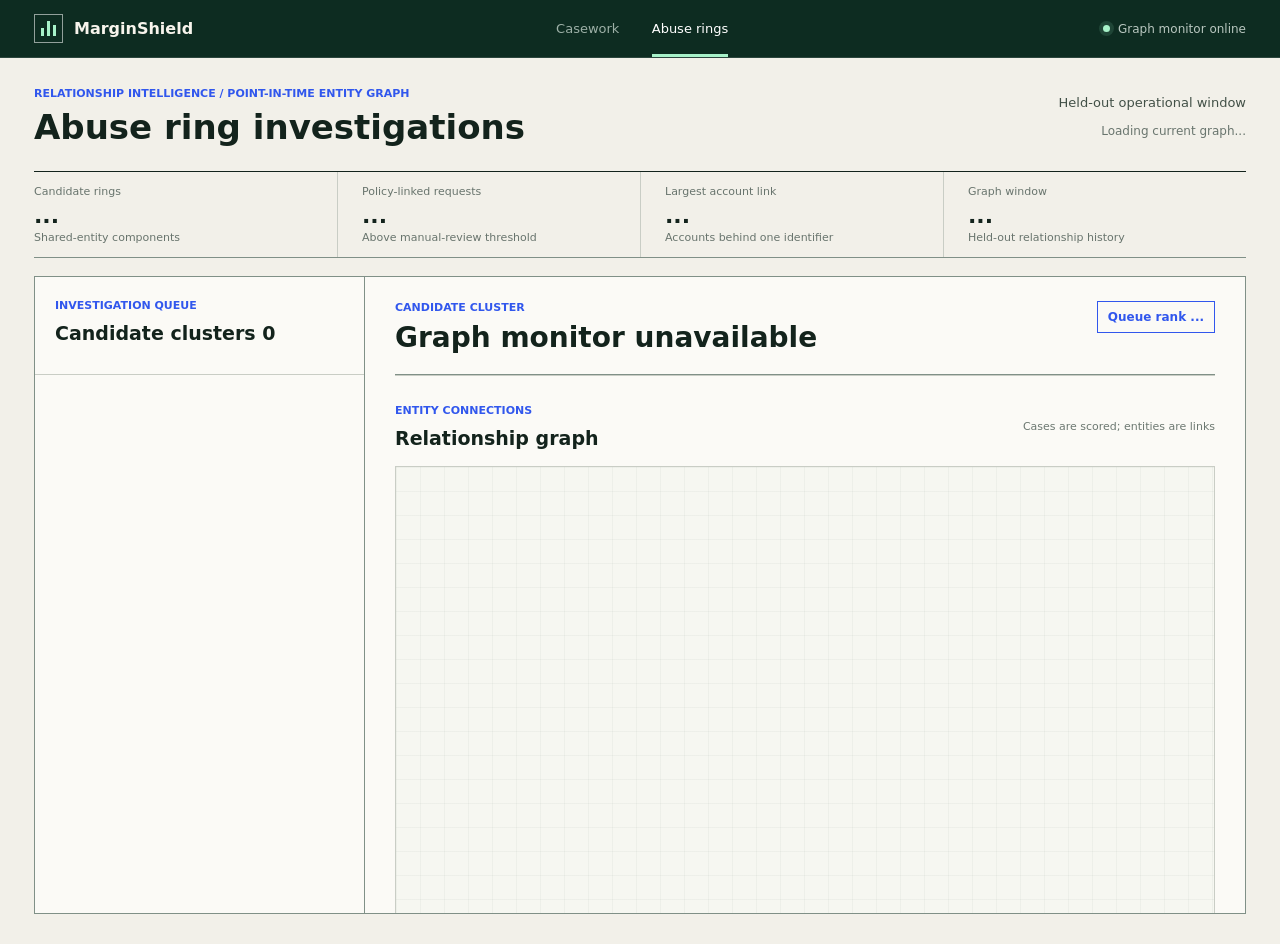
==== rings.html @ 20b10fa9 "MarginShield Baseline Commit" ====
<!doctype html>
<html lang="en">
  <head>
    <meta charset="utf-8" />
    <meta name="viewport" content="width=device-width, initial-scale=1" />
    <title>MarginShield | Abuse Rings</title>
    <meta name="description" content="Live connected-entity investigation for suspected refund abuse rings." />
    <link rel="stylesheet" href="styles.css?v=20260904-6" />
  </head>
  <body class="rings-body">
    <header class="masthead">
      <a class="wordmark" href="index.html" aria-label="MarginShield home">
        <span class="wordmark-symbol" aria-hidden="true"><i></i><i></i><i></i></span>
        <span>MarginShield</span>
      </a>
      <nav class="product-nav" aria-label="Primary navigation">
        <a class="nav-tab nav-link" href="index.html">Casework</a>
        <a class="nav-tab nav-link is-active" href="rings.html">Abuse rings</a>
      </nav>
      <div class="masthead-meta"><span class="live-status"><i></i> Graph monitor online</span></div>
    </header>

    <main class="page ring-page">
      <section class="page-intro ring-intro" aria-labelledby="ring-title">
        <div>
          <p class="kicker">Relationship intelligence / point-in-time entity graph</p>
          <h1 id="ring-title">Abuse ring investigations</h1>
        </div>
        <div class="intro-aside">
          <p>Held-out operational window</p>
          <span id="asOfText">Loading current graph...</span>
        </div>
      </section>

      <section class="portfolio-strip ring-summary" aria-label="Ring monitoring summary">
        <article><span>Candidate rings</span><strong id="ringCount">...</strong><small>Shared-entity components</small></article>
        <article><span>Policy-linked requests</span><strong id="linkedReviewCases">...</strong><small>Above manual-review threshold</small></article>
        <article><span>Largest account link</span><strong id="largestLink">...</strong><small>Accounts behind one identifier</small></article>
        <article><span>Graph window</span><strong id="windowDays">...</strong><small>Held-out relationship history</small></article>
      </section>

      <section class="ring-workbench" aria-label="Abuse ring investigation">
        <aside class="ring-list-pane">
          <div class="section-title ring-list-title"><div><p>Investigation queue</p><h2>Candidate clusters <span id="ringListCount">0</span></h2></div></div>
          <p id="rankingMethod" class="ranking-method"></p>
          <div id="ringList" class="ring-list" aria-live="polite"></div>
        </aside>
        <article class="ring-detail-pane">
          <div class="ring-detail-head">
            <div><p id="ringLabel">Candidate cluster</p><h2 id="ringHeading">Loading graph</h2></div>
            <span id="ringRank" class="ring-rank">Queue rank ...</span>
          </div>
          <div id="ringFacts" class="ring-facts"></div>
          <section class="network-canvas-section" aria-labelledby="network-title">
            <div class="section-title"><div><p>Entity connections</p><h2 id="network-title">Relationship graph</h2></div><span class="text-meta">Cases are scored; entities are links</span></div>
            <div class="graph-stage"><svg id="ringGraph" viewBox="0 0 1000 560" role="img" aria-label="Selected shared-entity graph"></svg></div>
          </section>
          <div class="ring-detail-grid">
            <section class="ring-reasons"><div class="section-title"><div><p>Why it surfaced</p><h2>Investigation basis</h2></div></div><ol id="ringReasons"></ol></section>
            <section class="ring-cases"><div class="section-title"><div><p>Connected requests</p><h2>Case exposure</h2></div></div><div id="ringCases"></div></section>
          </div>
        </article>
      </section>
    </main>
    <script src="rings.js?v=20260904-6"></script>
  </body>
</html>
---- styles.css ----
:root {
  --ink: #13231c;
  --ink-soft: #425047;
  --forest: #0d2c21;
  --forest-soft: #173a2d;
  --paper: #f2f0e9;
  --surface: #fbfaf6;
  --line: #c9cdc5;
  --line-dark: #809087;
  --blue: #3157ed;
  --blue-soft: #e7ebff;
  --mint: #a7f2c9;
  --green: #087557;
  --risk: #d94b42;
  --risk-soft: #fae5e0;
  --amber: #b86f13;
  --amber-soft: #f6ead4;
  --shadow: 0 24px 70px rgba(13, 44, 33, 0.12);
  --serif: "Iowan Old Style", "Baskerville", "Times New Roman", serif;
  --sans: Inter, ui-sans-serif, system-ui, -apple-system, BlinkMacSystemFont, "Segoe UI", sans-serif;
}

* { box-sizing: border-box; }

html { scroll-behavior: smooth; }

body {
  margin: 0;
  background: var(--paper);
  color: var(--ink);
  font-family: var(--sans);
  letter-spacing: 0;
}

button, input { font: inherit; }
button { cursor: pointer; }

button:focus-visible,
input:focus-visible {
  outline: 3px solid rgba(49, 87, 237, 0.28);
  outline-offset: 2px;
}

.masthead {
  position: sticky;
  top: 0;
  z-index: 20;
  min-height: 58px;
  display: grid;
  grid-template-columns: minmax(230px, 1fr) auto minmax(230px, 1fr);
  align-items: center;
  gap: 24px;
  padding: 0 34px;
  background: var(--forest);
  color: #f7f4ec;
  border-bottom: 1px solid rgba(255, 255, 255, 0.13);
}

.wordmark {
  display: inline-flex;
  align-items: center;
  gap: 11px;
  width: fit-content;
  color: inherit;
  text-decoration: none;
  font-weight: 700;
}

.wordmark-symbol {
  position: relative;
  width: 29px;
  height: 29px;
  display: flex;
  align-items: flex-end;
  gap: 3px;
  padding: 6px;
  border: 1px solid rgba(255, 255, 255, 0.55);
}

.wordmark-symbol i { display: block; width: 4px; background: var(--mint); }
.wordmark-symbol i:nth-child(1) { height: 8px; }
.wordmark-symbol i:nth-child(2) { height: 15px; }
.wordmark-symbol i:nth-child(3) { height: 11px; }

.product-nav {
  align-self: stretch;
  display: flex;
  align-items: stretch;
}

.nav-tab {
  position: relative;
  min-width: 100px;
  border: 0;
  background: transparent;
  color: #9db0a7;
  padding: 0 14px;
  font-size: 13px;
}

.nav-tab::after {
  content: "";
  position: absolute;
  height: 3px;
  left: 14px;
  right: 14px;
  bottom: 0;
  background: transparent;
}

.nav-tab:hover,
.nav-tab.is-active { color: #fff; }
.nav-tab.is-active::after { background: var(--mint); }
.nav-link { display: inline-flex; align-items: center; justify-content: center; text-decoration: none; }

.masthead-meta {
  display: flex;
  justify-content: flex-end;
  align-items: center;
  gap: 18px;
}

.live-status {
  display: inline-flex;
  align-items: center;
  gap: 8px;
  color: #b9c7c0;
  font-size: 12px;
}

.live-status i {
  width: 7px;
  height: 7px;
  border-radius: 50%;
  background: var(--mint);
  box-shadow: 0 0 0 4px rgba(167, 242, 201, 0.12);
}

.header-command {
  min-height: 36px;
  border: 1px solid rgba(255, 255, 255, 0.28);
  background: transparent;
  color: #fff;
  padding: 0 13px;
}

.header-command:hover { background: rgba(255, 255, 255, 0.08); }

.page { max-width: 1540px; margin: 0 auto; padding: 22px 34px 30px; }

.ring-intro { min-height: 92px; }
.ring-summary { margin-bottom: 18px; }
.ring-workbench { display: grid; grid-template-columns: 330px minmax(0, 1fr); height: max(580px, calc(100vh - 262px)); min-height: 0; overflow: hidden; background: var(--surface); border: 1px solid var(--line-dark); }
.ring-list-pane { display: flex; flex-direction: column; min-width: 0; min-height: 0; overflow: hidden; border-right: 1px solid var(--line-dark); }
.ring-list-title { padding: 22px 20px 15px; }
.ranking-method { margin: 0; padding: 0 20px 14px; color: #68746d; font-size: 10px; line-height: 1.45; }
.ring-list { min-height: 0; flex: 1; overflow-y: auto; overscroll-behavior: contain; border-top: 1px solid var(--line); scrollbar-color: var(--line-dark) transparent; }
.ring-row { width: 100%; min-height: 104px; text-align: left; border: 0; border-bottom: 1px solid var(--line); background: transparent; padding: 15px 18px; color: var(--ink); }
.ring-row:hover, .ring-row.is-active { background: var(--blue-soft); }
.ring-row-top { display: flex; justify-content: space-between; align-items: center; gap: 12px; margin-bottom: 7px; }
.ring-row-top strong { font-size: 12px; letter-spacing: .03em; }
.ring-row-top b { min-width: 27px; height: 24px; display: grid; place-items: center; border: 1px solid var(--line-dark); color: var(--blue); font-size: 11px; font-variant-numeric: tabular-nums; }
.ring-row > span:not(.ring-row-top) { display: block; color: var(--ink-soft); font-size: 12px; line-height: 1.35; }
.ring-row small { display: block; margin-top: 7px; color: #65736a; font-size: 10px; }
.ring-detail-pane { min-width: 0; min-height: 0; overflow-y: auto; overscroll-behavior: contain; padding: 24px 30px; }
.ring-detail-head { display: flex; justify-content: space-between; gap: 20px; align-items: flex-start; padding-bottom: 20px; border-bottom: 1px solid var(--line-dark); }
.ring-detail-head p { margin: 0 0 7px; color: var(--blue); font-size: 11px; text-transform: uppercase; font-weight: 750; }
.ring-detail-head h2 { margin: 0; font-size: 28px; font-variant-numeric: tabular-nums; }
.ring-rank { border: 1px solid var(--blue); color: var(--blue); padding: 8px 10px; font-weight: 700; font-size: 12px; white-space: nowrap; }
.ring-facts { display: grid; grid-template-columns: repeat(4, 1fr); border-bottom: 1px solid var(--line); }
.ring-facts div { padding: 18px 14px 18px 0; }
.ring-facts div + div { border-left: 1px solid var(--line); padding-left: 14px; }
.ring-facts span { display: block; color: #68746d; font-size: 10px; }
.ring-facts strong { display: block; margin-top: 6px; font-size: 18px; font-variant-numeric: tabular-nums; }
.network-canvas-section { padding: 28px 0 24px; border-bottom: 1px solid var(--line); }
.graph-stage { margin-top: 16px; border: 1px solid var(--line); background: #f6f7f1; overflow: hidden; }
#ringGraph { display: block; width: 100%; min-height: 420px; background-image: linear-gradient(rgba(13,44,33,.035) 1px, transparent 1px), linear-gradient(90deg, rgba(13,44,33,.035) 1px, transparent 1px); background-size: 24px 24px; }
.graph-edge { stroke: #b7c3bd; stroke-width: 2.5; }
.graph-edge.device { stroke: #3157ed; }.graph-edge.address { stroke: #b86f13; }.graph-edge.payment-token { stroke: #087557; }
.graph-node circle { stroke-width: 2; }.entity-node circle { fill: var(--forest); stroke: var(--mint); }.case-node circle { fill: var(--surface); stroke: var(--line-dark); }.case-node.review circle { fill: var(--amber-soft); stroke: var(--amber); }.case-node.verify circle { fill: var(--risk-soft); stroke: var(--risk); }
.graph-node text { text-anchor: middle; font-family: var(--sans); font-size: 11px; font-weight: 650; pointer-events: none; }.entity-node text { fill: #f5f4eb; font-size: 10px; }.case-node text { fill: var(--ink); font-size: 10px; }
.ring-detail-grid { display: grid; grid-template-columns: minmax(260px, .8fr) minmax(330px, 1.2fr); gap: 30px; padding-top: 26px; }
.ring-reasons ol { margin: 16px 0 0; padding: 0; list-style: none; counter-reset: ring-reason; }.ring-reasons li { position: relative; padding: 0 0 16px 32px; color: var(--ink-soft); font-size: 13px; line-height: 1.5; counter-increment: ring-reason; }.ring-reasons li::before { content: counter(ring-reason); position: absolute; left: 0; top: 0; width: 20px; height: 20px; display: grid; place-items: center; color: var(--blue); border: 1px solid var(--blue); font-size: 10px; font-weight: 700; }
.ring-case-row { display: grid; grid-template-columns: minmax(0,1fr) 100px 44px; gap: 12px; align-items: center; padding: 11px 0; border-bottom: 1px solid var(--line); font-size: 12px; font-variant-numeric: tabular-nums; }.ring-case-row span:first-child strong, .ring-case-row small { display: block; }.ring-case-row small { margin-top: 3px; color: #708078; font-size: 10px; }.ring-case-row b { color: var(--risk); text-align: right; }

.page-intro {
  min-height: 92px;
  display: grid;
  grid-template-columns: minmax(0, 1fr) 320px;
  align-items: center;
  gap: 32px;
  padding: 0 0 18px;
  border-bottom: 1px solid var(--ink);
}

.kicker,
.section-title p,
.view-heading > p,
.view-heading > div > p,
.dialog-head p {
  margin: 0 0 10px;
  color: var(--blue);
  font-size: 11px;
  font-weight: 750;
  text-transform: uppercase;
}

.page-intro h1 {
  margin: 0;
  max-width: 820px;
  font-size: 34px;
  line-height: 1.05;
  font-weight: 700;
}

.page-intro h1 em {
  color: var(--green);
  font-family: var(--serif);
  font-weight: 400;
}

.intro-aside { padding-bottom: 0; text-align: right; }
.intro-aside p { margin: 0 0 8px; color: var(--ink-soft); font-size: 13px; line-height: 1.45; }
.intro-aside span { color: #69756e; font-size: 12px; }
.intro-aside strong { color: var(--ink); font-weight: 650; }

.portfolio-strip {
  display: grid;
  grid-template-columns: repeat(4, 1fr);
  border-bottom: 1px solid var(--line-dark);
  margin-bottom: 18px;
}

.portfolio-strip article { padding: 13px 20px 13px 0; }
.portfolio-strip article + article { border-left: 1px solid var(--line); padding-left: 24px; }
.portfolio-strip span, .portfolio-strip small { display: block; color: #68746d; font-size: 11px; }
.portfolio-strip strong { display: block; margin: 5px 0 3px; font-size: 22px; font-weight: 650; font-variant-numeric: tabular-nums; }
.portfolio-strip small.positive { color: var(--green); }

.view { display: none; animation: reveal 220ms ease-out; }
.view.is-visible { display: block; }
@keyframes reveal { from { opacity: 0; transform: translateY(5px); } to { opacity: 1; transform: translateY(0); } }

.workbench {
  display: grid;
  grid-template-columns: 365px minmax(0, 1fr);
  height: max(620px, calc(100vh - 244px));
  min-height: 0;
  overflow: hidden;
  background: var(--surface);
  border: 1px solid var(--line-dark);
}

.queue-pane { min-width: 0; min-height: 0; display: flex; flex-direction: column; overflow: hidden; border-right: 1px solid var(--line-dark); }
.queue-title { padding: 22px 20px 15px; }

.section-title,
.case-toolbar,
.dialog-head {
  display: flex;
  align-items: center;
  justify-content: space-between;
  gap: 20px;
}

.section-title h2,
.case-toolbar h2,
.view-heading h2,
.dialog-head h2 {
  margin: 0;
  font-size: 19px;
  line-height: 1.2;
}

.queue-title h2 span {
  display: inline-grid;
  place-items: center;
  min-width: 25px;
  height: 20px;
  margin-left: 5px;
  padding: 0 5px;
  background: var(--forest);
  color: #fff;
  font-size: 10px;
  vertical-align: 2px;
}

.square-button {
  width: 36px;
  height: 36px;
  display: inline-grid;
  place-items: center;
  flex: 0 0 auto;
  border: 1px solid var(--line);
  background: transparent;
  color: var(--ink);
  font-size: 19px;
}

.square-button:hover { border-color: var(--ink); background: #fff; }

.search-control {
  position: relative;
  display: block;
  margin: 0 20px 12px;
}

.search-control > span { position: absolute; width: 1px; height: 1px; overflow: hidden; clip: rect(0 0 0 0); }
.search-control input {
  width: 100%;
  height: 42px;
  border: 1px solid var(--line);
  background: #fff;
  color: var(--ink);
  padding: 0 44px 0 13px;
  border-radius: 0;
}
.search-control input::placeholder { color: #8b948f; }
.search-control kbd {
  position: absolute;
  top: 10px;
  right: 10px;
  min-width: 22px;
  height: 22px;
  display: grid;
  place-items: center;
  border: 1px solid var(--line);
  color: #7b8580;
  background: var(--paper);
  font: 11px var(--sans);
}

.segmented { display: grid; grid-template-columns: repeat(3, 1fr); margin: 0 20px 18px; border: 1px solid var(--line); }
.segmented button {
  min-height: 34px;
  border: 0;
  border-right: 1px solid var(--line);
  background: transparent;
  color: #66716b;
  font-size: 11px;
}
.segmented button:last-child { border-right: 0; }
.segmented button:hover { background: var(--paper); }
.segmented button.is-active { background: var(--forest); color: #fff; }

.queue-columns {
  display: grid;
  grid-template-columns: 1fr 76px 42px;
  gap: 9px;
  padding: 10px 20px;
  border-top: 1px solid var(--line);
  border-bottom: 1px solid var(--line);
  color: #7e8882;
  font-size: 10px;
  text-transform: uppercase;
}
.queue-columns span:nth-child(2), .queue-columns span:nth-child(3) { text-align: right; }

.case-list { min-height: 0; flex: 1; overflow-y: auto; overscroll-behavior: contain; scrollbar-color: var(--line-dark) transparent; }
.case-card {
  width: 100%;
  min-height: 82px;
  display: grid;
  grid-template-columns: minmax(0, 1fr) 76px 42px;
  align-items: center;
  gap: 9px;
  padding: 13px 20px;
  border: 0;
  border-bottom: 1px solid var(--line);
  background: transparent;
  color: var(--ink);
  text-align: left;
}
.case-card:hover { background: #f4f5f0; }
.case-card.is-active { background: var(--blue-soft); box-shadow: inset 4px 0 0 var(--blue); }
.case-identity { min-width: 0; }
.case-identity strong, .case-identity span { display: block; overflow: hidden; text-overflow: ellipsis; white-space: nowrap; }
.case-identity strong { font-size: 13px; }
.case-identity span { margin-top: 5px; color: #6e7973; font-size: 11px; }
.case-money, .case-score { text-align: right; font-variant-numeric: tabular-nums; }
.case-money { font-size: 12px; }
.case-score { font-size: 16px; font-weight: 700; }
.case-score.high { color: var(--risk); }
.case-score.medium { color: var(--amber); }
.empty-queue { padding: 38px 20px; color: #6e7973; line-height: 1.5; }

.case-pane { min-width: 0; min-height: 0; overflow-y: auto; overscroll-behavior: contain; }
.case-toolbar { min-height: 76px; padding: 15px 24px; border-bottom: 1px solid var(--line-dark); }
.case-toolbar p { margin: 0 0 5px; color: #68746d; font-size: 11px; }
.case-toolbar-actions { display: flex; gap: 7px; }

.decision-stage {
  display: grid;
  grid-template-columns: 190px minmax(290px, 1fr) minmax(225px, 0.72fr);
  min-height: 315px;
  background: var(--forest);
  color: #f8f6ef;
}

.score-column { padding: 30px 24px; border-right: 1px solid rgba(255, 255, 255, 0.16); }
.score-column > span, .decision-copy > p:first-of-type { color: #a8bbb1; font-size: 11px; text-transform: uppercase; }
.score-column > strong { display: block; margin: 14px 0 18px; font-size: 52px; line-height: 0.88; font-weight: 640; font-variant-numeric: tabular-nums; white-space: nowrap; }
.score-column > small { display: block; margin-top: 10px; color: #a8bbb1; font-size: 11px; }
.risk-scale { position: relative; height: 5px; background: linear-gradient(90deg, var(--mint), #efba62 55%, #ef6e63 100%); }
.risk-scale i { position: absolute; top: -5px; width: 2px; height: 15px; background: #fff; transition: left 260ms ease; }

.decision-copy { padding: 30px 32px; }
.decision-labels { display: flex; align-items: center; gap: 14px; min-height: 26px; margin-bottom: 22px; color: #a8bbb1; font-size: 11px; text-transform: capitalize; }
.risk-label { display: inline-flex; align-items: center; min-height: 25px; padding: 0 9px; background: var(--risk); color: #fff; font-weight: 700; }
.risk-label.needs-verification { background: #d48720; }
.risk-label.watch { background: var(--blue); }
.risk-label.low-risk { background: var(--green); }
.decision-copy > p { margin: 0 0 7px; }
.decision-copy h3 { margin: 0 0 15px; max-width: 510px; font-size: clamp(30px, 3vw, 45px); line-height: 0.98; font-weight: 540; }
.decision-copy .decision-note { max-width: 590px; color: #b8c8c0; font-size: 13px; line-height: 1.55; }
.decision-actions { display: flex; gap: 8px; margin-top: 22px; }
.primary-action, .secondary-action {
  min-height: 40px;
  border: 1px solid transparent;
  padding: 0 14px;
  font-size: 12px;
  font-weight: 650;
}
.primary-action { background: var(--mint); color: var(--forest); }
.primary-action:hover { background: #c1f9d8; }
.secondary-action { border-color: currentColor; background: transparent; color: inherit; }
.secondary-action:hover { background: rgba(255, 255, 255, 0.08); }

.case-facts { margin: 0; border-left: 1px solid rgba(255, 255, 255, 0.16); }
.case-facts div { min-height: 25%; display: flex; flex-direction: column; justify-content: center; padding: 14px 22px; border-bottom: 1px solid rgba(255, 255, 255, 0.16); }
.case-facts div:last-child { border-bottom: 0; }
.case-facts dt { color: #a8bbb1; font-size: 10px; text-transform: uppercase; }
.case-facts dd { margin: 6px 0 0; font-size: 18px; font-weight: 600; font-variant-numeric: tabular-nums; text-transform: capitalize; }

.case-grid { display: grid; grid-template-columns: minmax(0, 1.55fr) minmax(270px, 0.8fr); border-bottom: 1px solid var(--line-dark); }
.evidence-section, .context-section, .history-section { padding: 24px; }
.context-section { border-left: 1px solid var(--line-dark); }
.evidence-key { display: flex; align-items: center; gap: 7px; color: #69746e; font-size: 10px; }
.risk-dot, .relief-dot { width: 7px; height: 7px; display: inline-block; }
.risk-dot { background: var(--risk); }
.relief-dot { margin-left: 5px; background: var(--green); }
.evidence-axis { display: grid; grid-template-columns: 55px 1fr 55px; align-items: center; margin: 22px 0 9px; color: #7b857f; font-size: 9px; text-transform: uppercase; }
.evidence-axis span:last-child { text-align: right; }
.evidence-axis i { height: 1px; background: var(--line); }
.evidence-list { display: grid; }
.evidence-item { display: grid; grid-template-columns: minmax(130px, 0.8fr) minmax(170px, 1.3fr) 48px; align-items: center; gap: 14px; min-height: 39px; border-top: 1px solid #e3e4df; }
.evidence-item:first-child { border-top-color: var(--line); }
.evidence-item strong { font-size: 11px; font-weight: 600; }
.evidence-name { min-width: 0; }
.evidence-name strong, .evidence-name small { display: block; }
.evidence-name small { margin-top: 3px; overflow: hidden; color: #748078; font-size: 9px; text-overflow: ellipsis; white-space: nowrap; }
.evidence-item > span { text-align: right; font-size: 11px; font-weight: 750; font-variant-numeric: tabular-nums; }
.impact-track { position: relative; height: 7px; }
.impact-track::after { content: ""; position: absolute; top: -4px; bottom: -4px; left: 50%; width: 1px; background: #bcc2bc; }
.impact-track i { position: absolute; top: 0; height: 7px; transition: width 260ms ease; }
.impact-track i.risk { left: 50%; background: var(--risk); }
.impact-track i.relief { right: 50%; background: var(--green); }

.network-list { margin-top: 18px; border-top: 1px solid var(--line); }
.entity { min-height: 57px; display: grid; grid-template-columns: 1fr auto; align-items: center; gap: 12px; border-bottom: 1px solid var(--line); }
.entity span { color: #68746d; font-size: 11px; }
.entity strong { font-size: 21px; font-variant-numeric: tabular-nums; }
.entity.high strong { color: var(--risk); }
.entity.medium strong { color: var(--amber); }
.network-note { margin-top: 20px; padding: 14px; background: var(--blue-soft); border-left: 3px solid var(--blue); }
.network-note span { color: var(--blue); font-size: 10px; font-weight: 750; text-transform: uppercase; }
.network-note p { margin: 7px 0 0; color: #394a42; font-size: 12px; line-height: 1.5; }

.history-section { border-bottom: 0; }
.text-meta { color: #6c7871; font-size: 11px; }
.timeline { display: grid; grid-template-columns: repeat(4, 1fr); margin-top: 23px; }
.timeline div { position: relative; min-height: 64px; padding: 15px 16px 0 0; border-top: 2px solid var(--ink); }
.timeline div::before { content: ""; position: absolute; top: -5px; left: 0; width: 8px; height: 8px; background: var(--surface); border: 2px solid var(--ink); border-radius: 50%; }
.timeline div:last-child { border-color: var(--blue); }
.timeline div:last-child::before { background: var(--blue); border-color: var(--blue); }
.timeline span, .timeline strong { display: block; }
.timeline span { color: #737d77; font-size: 10px; }
.timeline strong { margin-top: 7px; padding-right: 12px; font-size: 12px; text-transform: capitalize; }

.view-heading { display: flex; align-items: end; justify-content: space-between; gap: 40px; margin: 26px 0 18px; }
.view-heading h2 { max-width: 760px; font-size: 30px; line-height: 1.05; }
.view-heading > p { max-width: 520px; color: var(--ink-soft); font-size: 13px; line-height: 1.5; text-transform: none; font-weight: 400; }
.portfolio-layout { display: grid; grid-template-columns: minmax(0, 1.2fr) minmax(320px, 0.8fr); background: var(--surface); border: 1px solid var(--line-dark); }
.portfolio-table-section, .distribution-section { padding: 26px; }
.distribution-section { border-left: 1px solid var(--line-dark); }
.portfolio-table-head, .portfolio-row { display: grid; grid-template-columns: 1fr 150px 150px; gap: 20px; align-items: center; }
.portfolio-table-head { margin-top: 26px; padding: 10px 0; color: #758079; border-bottom: 1px solid var(--line-dark); font-size: 10px; text-transform: uppercase; }
.portfolio-table-head span:not(:first-child), .portfolio-row span:not(:first-child) { text-align: right; }
.portfolio-row { min-height: 62px; border-bottom: 1px solid var(--line); font-size: 13px; }
.portfolio-row strong { font-size: 14px; }
.portfolio-row .preventable { color: var(--green); font-weight: 700; }
.risk-distribution { height: 44px; display: flex; margin: 28px 0 18px; }
.risk-segment { position: relative; min-width: 22px; height: 100%; display: grid; place-items: center; color: #fff; font-size: 11px; font-weight: 700; }
.risk-segment.approve { background: var(--green); }
.risk-segment.manual_review { background: var(--amber); }
.risk-segment.verify_evidence { background: var(--risk); }
.distribution-legend { display: grid; grid-template-columns: repeat(2, 1fr); gap: 12px 20px; margin-bottom: 34px; }
.distribution-legend div { display: flex; justify-content: space-between; gap: 12px; font-size: 11px; }
.distribution-legend span { color: #68746d; }
.action-mix { border-top: 1px solid var(--line-dark); }
.action-row { min-height: 52px; display: flex; justify-content: space-between; align-items: center; border-bottom: 1px solid var(--line); font-size: 12px; }
.action-row strong { font-variant-numeric: tabular-nums; }

.policy-heading > div { flex: 1; }
.threshold-control { display: grid; grid-template-columns: 120px 1fr 120px; align-items: center; gap: 18px; margin-bottom: 22px; color: #67736c; font-size: 11px; }
.threshold-control > span:last-child { text-align: right; }
.threshold-buttons { display: grid; grid-template-columns: repeat(auto-fit, minmax(82px, 1fr)); border: 1px solid var(--line-dark); }
.threshold-buttons button { min-height: 45px; border: 0; border-right: 1px solid var(--line); background: var(--surface); color: var(--ink); }
.threshold-buttons button:last-child { border-right: 0; }
.threshold-buttons button:hover { background: var(--blue-soft); }
.threshold-buttons button.is-active { background: var(--forest); color: #fff; }
.threshold-buttons button.locked::after { content: "Locked"; display: block; margin-top: 2px; color: var(--green); font-size: 8px; text-transform: uppercase; }
.threshold-buttons button.is-active.locked::after { color: var(--mint); }
.policy-result { min-height: 190px; display: grid; grid-template-columns: 1.1fr 2fr; background: var(--forest); color: #fff; }
.policy-number { display: flex; flex-direction: column; justify-content: center; padding: 30px; border-right: 1px solid rgba(255,255,255,.16); }
.policy-number span { color: #aac0b5; font-size: 11px; text-transform: uppercase; }
.policy-number strong { margin: 9px 0 5px; font-size: clamp(38px, 4vw, 60px); font-weight: 580; }
.policy-number small { color: var(--mint); }
.metric-cards { display: grid; grid-template-columns: repeat(2, 1fr); }
.metric-card { display: flex; flex-direction: column; justify-content: center; padding: 22px; border-right: 1px solid rgba(255,255,255,.16); border-bottom: 1px solid rgba(255,255,255,.16); }
.metric-card:nth-child(2n) { border-right: 0; }
.metric-card:nth-child(n+3) { border-bottom: 0; }
.metric-card span { color: #aac0b5; font-size: 10px; text-transform: uppercase; }
.metric-card strong { margin-top: 6px; font-size: 25px; }
.chart-section { margin-top: 22px; padding: 26px; background: var(--surface); border: 1px solid var(--line-dark); }
.chart-wrap { margin-top: 22px; min-height: 320px; }
canvas { display: block; width: 100%; height: 320px; }

.packet-dialog { width: min(680px, calc(100vw - 28px)); max-height: calc(100vh - 40px); padding: 0; border: 1px solid var(--line-dark); background: var(--surface); color: var(--ink); box-shadow: 0 28px 100px rgba(0,0,0,.34); }
.packet-dialog::backdrop { background: rgba(8, 28, 21, 0.72); }
.packet-dialog form { margin: 0; }
.dialog-head { min-height: 78px; padding: 17px 20px; border-bottom: 1px solid var(--line-dark); }
.packet-body { padding: 22px; overflow: auto; }
.packet-case { display: flex; justify-content: space-between; gap: 20px; padding-bottom: 20px; border-bottom: 1px solid var(--line); }
.packet-case strong { display: block; font-size: 23px; }
.packet-case span { color: #67736c; font-size: 11px; }
.packet-action { margin: 22px 0; padding: 18px; background: var(--forest); color: #fff; }
.packet-action span { color: #aac0b5; font-size: 10px; text-transform: uppercase; }
.packet-action strong { display: block; margin-top: 7px; font-size: 28px; }
.packet-evidence { margin: 0; padding-left: 18px; }
.packet-evidence li { margin: 8px 0; color: #4b5a52; font-size: 12px; }
.dialog-actions { display: flex; justify-content: flex-end; gap: 8px; padding: 16px 20px; border-top: 1px solid var(--line-dark); }
.dialog-actions .secondary-action { color: var(--ink); }

.toast { position: fixed; right: 25px; bottom: 25px; z-index: 30; max-width: 390px; padding: 13px 15px; background: var(--forest); color: #fff; border-left: 3px solid var(--mint); box-shadow: var(--shadow); transform: translateY(130px); opacity: 0; transition: 180ms ease; font-size: 12px; }
.toast.show { transform: translateY(0); opacity: 1; }

@media (max-width: 1120px) {
  .masthead { grid-template-columns: 1fr auto; }
  .product-nav { order: 3; grid-column: 1 / -1; height: 46px; justify-content: center; border-top: 1px solid rgba(255,255,255,.13); }
  .page-intro { grid-template-columns: 1fr 300px; }
  .workbench { grid-template-columns: 320px minmax(0, 1fr); }
  .ring-workbench { grid-template-columns: 290px minmax(0, 1fr); }
  .decision-stage { grid-template-columns: 175px 1fr; }
  .case-facts { grid-column: 1 / -1; display: grid; grid-template-columns: repeat(4, 1fr); border-left: 0; border-top: 1px solid rgba(255,255,255,.16); }
  .case-facts div { border-right: 1px solid rgba(255,255,255,.16); border-bottom: 0; }
  .case-grid { grid-template-columns: 1fr; }
  .context-section { border-left: 0; border-top: 1px solid var(--line-dark); }
}

@media (max-width: 820px) {
  .masthead { padding: 0 18px; }
  .live-status { display: none; }
  .page { padding: 20px 16px 40px; }
  .page-intro { min-height: 0; grid-template-columns: 1fr; gap: 28px; }
  .portfolio-strip { grid-template-columns: repeat(2, 1fr); }
  .portfolio-strip article:nth-child(3) { border-left: 0; padding-left: 0; border-top: 1px solid var(--line); }
  .portfolio-strip article:nth-child(4) { border-top: 1px solid var(--line); }
  .workbench { height: auto; min-height: 0; overflow: visible; grid-template-columns: 1fr; }
  .case-pane { overflow: visible; }
  .ring-workbench { height: auto; min-height: 0; overflow: visible; grid-template-columns: 1fr; }
  .ring-list-pane { border-right: 0; border-bottom: 1px solid var(--line-dark); }
  .ring-list { display: grid; grid-template-columns: repeat(2, 1fr); max-height: 290px; overflow: auto; }
  .ring-row:nth-child(2n) { border-left: 1px solid var(--line); }
  .ring-detail-pane { overflow: visible; padding: 22px; }
  .queue-pane { border-right: 0; border-bottom: 1px solid var(--line-dark); }
  .case-list { max-height: 365px; }
  .portfolio-layout { grid-template-columns: 1fr; }
  .distribution-section { border-left: 0; border-top: 1px solid var(--line-dark); }
  .policy-result { grid-template-columns: 1fr; }
  .policy-number { border-right: 0; border-bottom: 1px solid rgba(255,255,255,.16); }
}

@media (max-width: 580px) {
  .masthead { min-height: 58px; gap: 12px; }
  .wordmark span:last-child { font-size: 14px; }
  .header-command { width: 36px; overflow: hidden; padding: 0; color: transparent; }
  .header-command { position: relative; font-size: 0; }
  .header-command::after {
    content: "+";
    position: absolute;
    inset: 0;
    display: grid;
    place-items: center;
    color: #fff;
    font-size: 18px;
  }
  .nav-tab { min-width: 82px; }
  .page-intro h1 { font-size: 29px; }
  .intro-aside p { font-size: 14px; }
  .portfolio-strip strong { font-size: 20px; }
  .decision-stage { grid-template-columns: 1fr; }
  .score-column { border-right: 0; border-bottom: 1px solid rgba(255,255,255,.16); }
  .score-column > strong { font-size: 61px; }
  .decision-copy { padding: 25px 22px; }
  .case-facts { grid-template-columns: repeat(2, 1fr); }
  .case-facts div:nth-child(2) { border-right: 0; }
  .case-facts div:nth-child(-n+2) { border-bottom: 1px solid rgba(255,255,255,.16); }
  .evidence-item { grid-template-columns: 1fr 100px 38px; gap: 8px; }
  .timeline { grid-template-columns: repeat(2, 1fr); row-gap: 18px; }
  .view-heading { display: block; margin-top: 35px; }
  .view-heading h2 { font-size: 38px; }
  .view-heading > p { margin-top: 18px; }
  .portfolio-table-head, .portfolio-row { grid-template-columns: 1fr 92px 92px; gap: 8px; }
  .threshold-control { grid-template-columns: 1fr; }
  .threshold-control > span { display: none; }
  .metric-cards { grid-template-columns: 1fr; }
  .metric-card { border-right: 0; border-bottom: 1px solid rgba(255,255,255,.16) !important; }
  .metric-card:last-child { border-bottom: 0 !important; }
  .ring-list { grid-template-columns: 1fr; max-height: 310px; }
  .ring-row:nth-child(2n) { border-left: 0; }
  .ring-detail-head { display: block; }
  .ring-rank { display: inline-block; margin-top: 14px; }
  .ring-facts { grid-template-columns: repeat(2, 1fr); }
  .ring-facts div:nth-child(3) { border-left: 0; border-top: 1px solid var(--line); }
  .ring-facts div:nth-child(4) { border-top: 1px solid var(--line); }
  #ringGraph { min-height: 360px; }
  .ring-detail-grid { grid-template-columns: 1fr; gap: 24px; }
  .ring-case-row { grid-template-columns: minmax(0,1fr) 82px 40px; gap: 7px; }
}

@media (prefers-reduced-motion: reduce) {
  *, *::before, *::after { scroll-behavior: auto !important; animation: none !important; transition: none !important; }
}
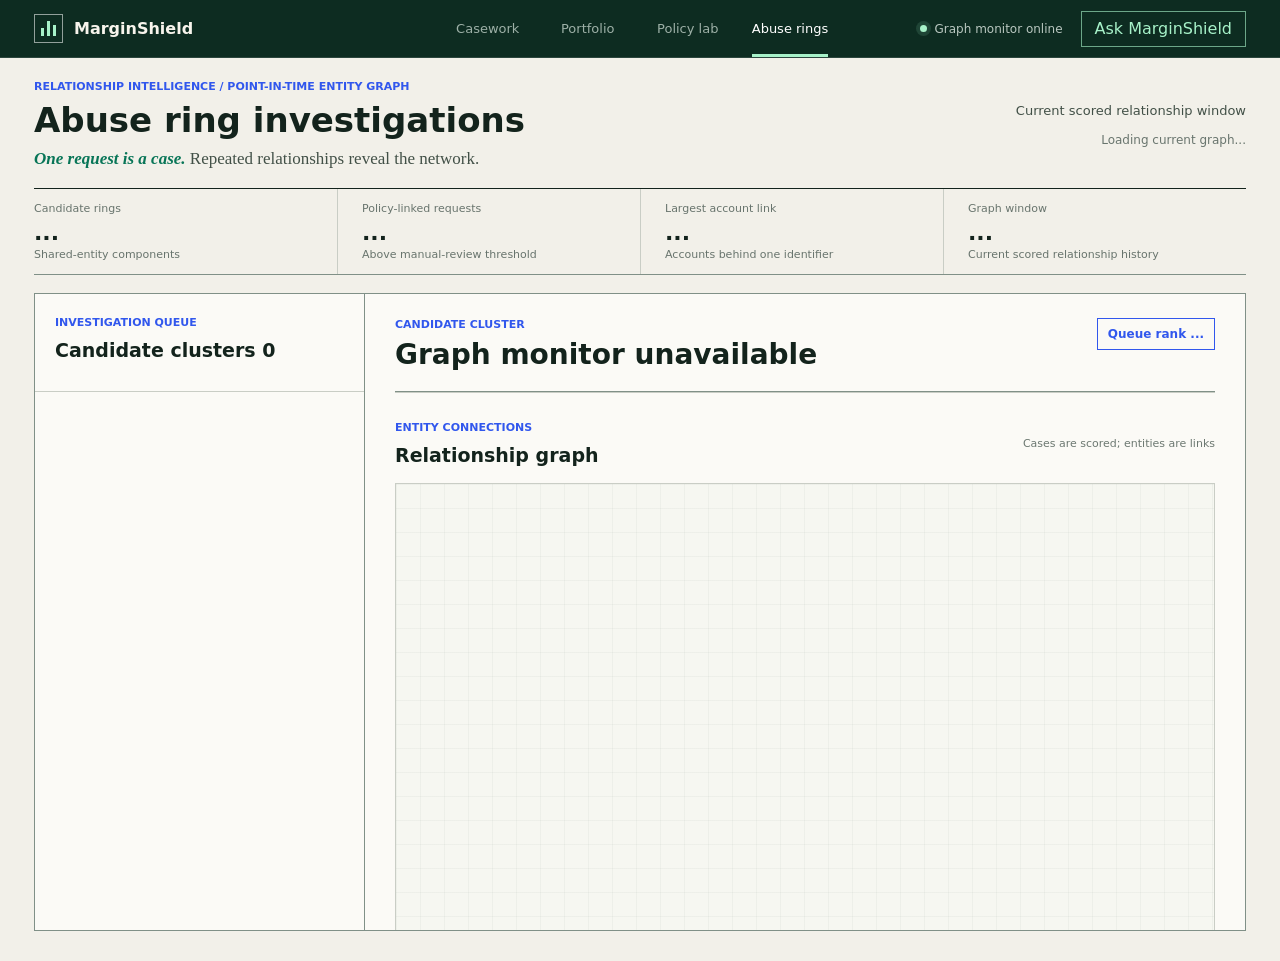
==== commit ea7f4a02: "Correct interface workflows and document product contracts" ====
--- a/rings.html
+++ b/rings.html
@@ -5,7 +5,7 @@
     <meta name="viewport" content="width=device-width, initial-scale=1" />
     <title>MarginShield | Abuse Rings</title>
     <meta name="description" content="Live connected-entity investigation for suspected refund abuse rings." />
-    <link rel="stylesheet" href="styles.css?v=20260904-6" />
+    <link rel="stylesheet" href="styles.css?v=20260905-3" />
   </head>
   <body class="rings-body">
     <header class="masthead">
@@ -14,10 +14,15 @@
         <span>MarginShield</span>
       </a>
       <nav class="product-nav" aria-label="Primary navigation">
-        <a class="nav-tab nav-link" href="index.html">Casework</a>
+        <a class="nav-tab nav-link" href="index.html#casework">Casework</a>
+        <a class="nav-tab nav-link" href="index.html#portfolio">Portfolio</a>
+        <a class="nav-tab nav-link" href="index.html#policy">Policy lab</a>
         <a class="nav-tab nav-link is-active" href="rings.html">Abuse rings</a>
       </nav>
-      <div class="masthead-meta"><span class="live-status"><i></i> Graph monitor online</span></div>
+      <div class="masthead-meta">
+        <span class="live-status"><i></i> Graph monitor online</span>
+        <button class="header-command assistant-command" data-chat-open type="button">Ask MarginShield</button>
+      </div>
     </header>
 
     <main class="page ring-page">
@@ -25,9 +30,10 @@
         <div>
           <p class="kicker">Relationship intelligence / point-in-time entity graph</p>
           <h1 id="ring-title">Abuse ring investigations</h1>
+          <p class="page-deck"><em>One request is a case.</em> Repeated relationships reveal the network.</p>
         </div>
         <div class="intro-aside">
-          <p>Held-out operational window</p>
+          <p>Current scored relationship window</p>
           <span id="asOfText">Loading current graph...</span>
         </div>
       </section>
@@ -36,7 +42,7 @@
         <article><span>Candidate rings</span><strong id="ringCount">...</strong><small>Shared-entity components</small></article>
         <article><span>Policy-linked requests</span><strong id="linkedReviewCases">...</strong><small>Above manual-review threshold</small></article>
         <article><span>Largest account link</span><strong id="largestLink">...</strong><small>Accounts behind one identifier</small></article>
-        <article><span>Graph window</span><strong id="windowDays">...</strong><small>Held-out relationship history</small></article>
+        <article><span>Graph window</span><strong id="windowDays">...</strong><small>Current scored relationship history</small></article>
       </section>
 
       <section class="ring-workbench" aria-label="Abuse ring investigation">
@@ -62,6 +68,7 @@
         </article>
       </section>
     </main>
-    <script src="rings.js?v=20260904-6"></script>
+    <script src="rings.js?v=20260905-3"></script>
+    <script src="chat.js?v=20260905-3"></script>
   </body>
 </html>
--- a/styles.css
+++ b/styles.css
@@ -32,11 +32,13 @@
   letter-spacing: 0;
 }
 
-button, input { font: inherit; }
+button, input, select, textarea { font: inherit; }
 button { cursor: pointer; }
 
 button:focus-visible,
-input:focus-visible {
+input:focus-visible,
+select:focus-visible,
+textarea:focus-visible {
   outline: 3px solid rgba(49, 87, 237, 0.28);
   outline-offset: 2px;
 }
@@ -145,6 +147,7 @@
 }
 
 .header-command:hover { background: rgba(255, 255, 255, 0.08); }
+.assistant-command { border-color: rgba(167, 242, 201, .62); color: var(--mint); }
 
 .page { max-width: 1540px; margin: 0 auto; padding: 22px 34px 30px; }
 
@@ -181,7 +184,7 @@
 .graph-node text { text-anchor: middle; font-family: var(--sans); font-size: 11px; font-weight: 650; pointer-events: none; }.entity-node text { fill: #f5f4eb; font-size: 10px; }.case-node text { fill: var(--ink); font-size: 10px; }
 .ring-detail-grid { display: grid; grid-template-columns: minmax(260px, .8fr) minmax(330px, 1.2fr); gap: 30px; padding-top: 26px; }
 .ring-reasons ol { margin: 16px 0 0; padding: 0; list-style: none; counter-reset: ring-reason; }.ring-reasons li { position: relative; padding: 0 0 16px 32px; color: var(--ink-soft); font-size: 13px; line-height: 1.5; counter-increment: ring-reason; }.ring-reasons li::before { content: counter(ring-reason); position: absolute; left: 0; top: 0; width: 20px; height: 20px; display: grid; place-items: center; color: var(--blue); border: 1px solid var(--blue); font-size: 10px; font-weight: 700; }
-.ring-case-row { display: grid; grid-template-columns: minmax(0,1fr) 100px 44px; gap: 12px; align-items: center; padding: 11px 0; border-bottom: 1px solid var(--line); font-size: 12px; font-variant-numeric: tabular-nums; }.ring-case-row span:first-child strong, .ring-case-row small { display: block; }.ring-case-row small { margin-top: 3px; color: #708078; font-size: 10px; }.ring-case-row b { color: var(--risk); text-align: right; }
+.ring-case-row { display: grid; grid-template-columns: minmax(0,1fr) 100px 66px; gap: 12px; align-items: center; padding: 11px 0; border-bottom: 1px solid var(--line); font-size: 12px; font-variant-numeric: tabular-nums; }.ring-case-row span:first-child strong, .ring-case-row small { display: block; }.ring-case-row small { margin-top: 3px; color: #708078; font-size: 10px; }.ring-case-row b { color: var(--risk); text-align: right; }
 
 .page-intro {
   min-height: 92px;
@@ -212,6 +215,15 @@
   line-height: 1.05;
   font-weight: 700;
 }
+
+.page-deck {
+  margin: 9px 0 0;
+  color: var(--ink-soft);
+  font-family: var(--serif);
+  font-size: 17px;
+  line-height: 1.3;
+}
+.page-deck em { color: var(--green); font-weight: 600; }
 
 .page-intro h1 em {
   color: var(--green);
@@ -298,6 +310,19 @@
 }
 
 .square-button:hover { border-color: var(--ink); background: #fff; }
+
+.sort-control { min-width: 166px; }
+.sort-control > span { display: block; margin-bottom: 5px; color: #77827c; font-size: 9px; font-weight: 700; text-transform: uppercase; }
+.sort-control select {
+  width: 100%;
+  height: 34px;
+  border: 1px solid var(--line-dark);
+  border-radius: 0;
+  background: var(--surface);
+  color: var(--ink);
+  padding: 0 28px 0 9px;
+  font: 10px var(--sans);
+}
 
 .search-control {
   position: relative;
@@ -345,7 +370,7 @@
 
 .queue-columns {
   display: grid;
-  grid-template-columns: 1fr 76px 42px;
+  grid-template-columns: 1fr 76px 66px;
   gap: 9px;
   padding: 10px 20px;
   border-top: 1px solid var(--line);
@@ -361,7 +386,7 @@
   width: 100%;
   min-height: 82px;
   display: grid;
-  grid-template-columns: minmax(0, 1fr) 76px 42px;
+  grid-template-columns: minmax(0, 1fr) 76px 66px;
   align-items: center;
   gap: 9px;
   padding: 13px 20px;
@@ -405,11 +430,12 @@
 .risk-scale i { position: absolute; top: -5px; width: 2px; height: 15px; background: #fff; transition: left 260ms ease; }
 
 .decision-copy { padding: 30px 32px; }
-.decision-labels { display: flex; align-items: center; gap: 14px; min-height: 26px; margin-bottom: 22px; color: #a8bbb1; font-size: 11px; text-transform: capitalize; }
-.risk-label { display: inline-flex; align-items: center; min-height: 25px; padding: 0 9px; background: var(--risk); color: #fff; font-weight: 700; }
-.risk-label.needs-verification { background: #d48720; }
-.risk-label.watch { background: var(--blue); }
-.risk-label.low-risk { background: var(--green); }
+.decision-labels { display: flex; align-items: center; gap: 14px; min-height: 28px; margin-bottom: 22px; color: #a8bbb1; font-size: 11px; }
+.risk-label { display: inline-flex; align-items: center; min-height: 28px; flex: 0 0 auto; padding: 6px 10px; background: var(--risk); color: #fff; font-size: 10px; font-weight: 750; line-height: 1.15; white-space: nowrap; }
+.risk-label.verify-evidence { background: #d48720; }
+.risk-label.manual-review { background: var(--risk); }
+.risk-label.approve, .risk-label.accepted { background: var(--green); }
+.risk-label.escalated { background: var(--blue); }
 .decision-copy > p { margin: 0 0 7px; }
 .decision-copy h3 { margin: 0 0 15px; max-width: 510px; font-size: clamp(30px, 3vw, 45px); line-height: 0.98; font-weight: 540; }
 .decision-copy .decision-note { max-width: 590px; color: #b8c8c0; font-size: 13px; line-height: 1.55; }
@@ -425,6 +451,8 @@
 .primary-action:hover { background: #c1f9d8; }
 .secondary-action { border-color: currentColor; background: transparent; color: inherit; }
 .secondary-action:hover { background: rgba(255, 255, 255, 0.08); }
+.primary-action:disabled, .secondary-action:disabled { cursor: default; opacity: .72; }
+.action-outcome { margin: 10px 0 0 !important; color: var(--mint) !important; font-size: 11px !important; }
 
 .case-facts { margin: 0; border-left: 1px solid rgba(255, 255, 255, 0.16); }
 .case-facts div { min-height: 25%; display: flex; flex-direction: column; justify-content: center; padding: 14px 22px; border-bottom: 1px solid rgba(255, 255, 255, 0.16); }
@@ -480,6 +508,17 @@
 .view-heading { display: flex; align-items: end; justify-content: space-between; gap: 40px; margin: 26px 0 18px; }
 .view-heading h2 { max-width: 760px; font-size: 30px; line-height: 1.05; }
 .view-heading > p { max-width: 520px; color: var(--ink-soft); font-size: 13px; line-height: 1.5; text-transform: none; font-weight: 400; }
+.view-heading > div > .section-deck {
+  margin: 9px 0 0;
+  color: var(--ink-soft);
+  font-family: var(--serif);
+  font-size: 16px;
+  font-weight: 400;
+  line-height: 1.35;
+  text-transform: none;
+}
+.section-deck em { color: var(--green); font-weight: 600; }
+.window-chip { padding: 7px 9px; border: 1px solid var(--line-dark); color: #5f6c64; font-size: 10px; text-transform: uppercase; }
 .portfolio-layout { display: grid; grid-template-columns: minmax(0, 1.2fr) minmax(320px, 0.8fr); background: var(--surface); border: 1px solid var(--line-dark); }
 .portfolio-table-section, .distribution-section { padding: 26px; }
 .distribution-section { border-left: 1px solid var(--line-dark); }
@@ -489,19 +528,32 @@
 .portfolio-row { min-height: 62px; border-bottom: 1px solid var(--line); font-size: 13px; }
 .portfolio-row strong { font-size: 14px; }
 .portfolio-row .preventable { color: var(--green); font-weight: 700; }
+.benchmark-grid { display: grid; grid-template-columns: repeat(2, 1fr); margin-top: 24px; border-top: 1px solid var(--line-dark); border-left: 1px solid var(--line-dark); }
+.benchmark-grid div { min-height: 84px; display: flex; flex-direction: column; justify-content: center; padding: 14px; border-right: 1px solid var(--line-dark); border-bottom: 1px solid var(--line-dark); }
+.benchmark-grid span { color: #68746d; font-size: 10px; text-transform: uppercase; }
+.benchmark-grid strong { margin-top: 6px; font-size: 25px; font-variant-numeric: tabular-nums; }
+.coverage-narrative { margin: 16px 0 0; color: #4d5c54; font-size: 12px; line-height: 1.55; }
+.compact-title { margin-top: 28px; }
 .risk-distribution { height: 44px; display: flex; margin: 28px 0 18px; }
 .risk-segment { position: relative; min-width: 22px; height: 100%; display: grid; place-items: center; color: #fff; font-size: 11px; font-weight: 700; }
 .risk-segment.approve { background: var(--green); }
 .risk-segment.manual_review { background: var(--amber); }
 .risk-segment.verify_evidence { background: var(--risk); }
-.distribution-legend { display: grid; grid-template-columns: repeat(2, 1fr); gap: 12px 20px; margin-bottom: 34px; }
+.distribution-legend { display: grid; grid-template-columns: repeat(3, 1fr); gap: 12px; margin-top: 14px; }
 .distribution-legend div { display: flex; justify-content: space-between; gap: 12px; font-size: 11px; }
-.distribution-legend span { color: #68746d; }
+.distribution-legend span { display: inline-flex; align-items: center; gap: 7px; color: #68746d; }
+.legend-swatch { width: 8px; height: 8px; display: inline-block; }
+.legend-swatch.approve { background: var(--green); }
+.legend-swatch.manual_review { background: var(--amber); }
+.legend-swatch.verify_evidence { background: var(--risk); }
 .action-mix { border-top: 1px solid var(--line-dark); }
 .action-row { min-height: 52px; display: flex; justify-content: space-between; align-items: center; border-bottom: 1px solid var(--line); font-size: 12px; }
 .action-row strong { font-variant-numeric: tabular-nums; }
 
 .policy-heading > div { flex: 1; }
+.policy-heading .policy-note { max-width: 560px; flex: 0 1 560px; }
+.policy-heading > .policy-note > p { margin: 0; color: var(--ink-soft); font-size: 13px; font-weight: 400; line-height: 1.5; text-transform: none; }
+.policy-note small { display: block; margin-top: 7px; color: #57655d; font-size: 10px; line-height: 1.45; }
 .threshold-control { display: grid; grid-template-columns: 120px 1fr 120px; align-items: center; gap: 18px; margin-bottom: 22px; color: #67736c; font-size: 11px; }
 .threshold-control > span:last-child { text-align: right; }
 .threshold-buttons { display: grid; grid-template-columns: repeat(auto-fit, minmax(82px, 1fr)); border: 1px solid var(--line-dark); }
@@ -516,10 +568,12 @@
 .policy-number span { color: #aac0b5; font-size: 11px; text-transform: uppercase; }
 .policy-number strong { margin: 9px 0 5px; font-size: clamp(38px, 4vw, 60px); font-weight: 580; }
 .policy-number small { color: var(--mint); }
-.metric-cards { display: grid; grid-template-columns: repeat(2, 1fr); }
+.policy-number small.policy-fail { color: #ffd08b; }
+.policy-number p { margin: 18px 0 0; max-width: 430px; color: #b9c8c0; font-size: 11px; line-height: 1.5; }
+.metric-cards { display: grid; grid-template-columns: repeat(3, 1fr); }
 .metric-card { display: flex; flex-direction: column; justify-content: center; padding: 22px; border-right: 1px solid rgba(255,255,255,.16); border-bottom: 1px solid rgba(255,255,255,.16); }
-.metric-card:nth-child(2n) { border-right: 0; }
-.metric-card:nth-child(n+3) { border-bottom: 0; }
+.metric-card:nth-child(3n) { border-right: 0; }
+.metric-card:nth-child(n+4) { border-bottom: 0; }
 .metric-card span { color: #aac0b5; font-size: 10px; text-transform: uppercase; }
 .metric-card strong { margin-top: 6px; font-size: 25px; }
 .chart-section { margin-top: 22px; padding: 26px; background: var(--surface); border: 1px solid var(--line-dark); }
@@ -544,6 +598,29 @@
 
 .toast { position: fixed; right: 25px; bottom: 25px; z-index: 30; max-width: 390px; padding: 13px 15px; background: var(--forest); color: #fff; border-left: 3px solid var(--mint); box-shadow: var(--shadow); transform: translateY(130px); opacity: 0; transition: 180ms ease; font-size: 12px; }
 .toast.show { transform: translateY(0); opacity: 1; }
+
+.assistant-open { overflow: hidden; }
+.assistant-shell { position: fixed; inset: 0; z-index: 60; }
+.assistant-scrim { position: absolute; inset: 0; width: 100%; border: 0; background: rgba(7, 25, 18, .62); }
+.assistant-panel { position: absolute; top: 0; right: 0; bottom: 0; width: min(460px, 100vw); display: grid; grid-template-rows: auto auto 1fr auto; background: var(--surface); border-left: 1px solid var(--line-dark); box-shadow: -24px 0 70px rgba(13, 44, 33, .18); }
+.assistant-head { min-height: 88px; display: flex; align-items: center; justify-content: space-between; gap: 20px; padding: 20px 22px; background: var(--forest); color: #fff; border-bottom: 1px solid rgba(255,255,255,.14); }
+.assistant-head span { color: var(--mint); font-size: 9px; font-weight: 750; text-transform: uppercase; }
+.assistant-head h2 { margin: 5px 0 0; font-size: 24px; }
+.assistant-close { width: 36px; height: 36px; border: 1px solid rgba(255,255,255,.3); background: transparent; color: #fff; font-size: 20px; }
+.assistant-status { min-height: 44px; display: flex; align-items: center; gap: 9px; padding: 10px 22px; border-bottom: 1px solid var(--line); color: #66736b; font-size: 10px; line-height: 1.35; }
+.assistant-status i { width: 7px; height: 7px; flex: 0 0 auto; background: var(--green); border-radius: 50%; }
+.assistant-transcript { min-height: 0; overflow-y: auto; overscroll-behavior: contain; padding: 6px 22px 24px; }
+.assistant-turn { padding: 18px 0; border-bottom: 1px solid var(--line); }
+.assistant-turn > span { display: block; margin-bottom: 7px; color: var(--blue); font-size: 9px; font-weight: 750; text-transform: uppercase; }
+.assistant-turn.user > span { color: #6e7973; }
+.assistant-turn p { margin: 0; color: var(--ink); font-size: 13px; line-height: 1.6; white-space: pre-wrap; }
+.assistant-form { padding: 18px 22px 20px; border-top: 1px solid var(--line-dark); background: var(--paper); }
+.assistant-form > label { display: block; margin-bottom: 7px; color: #647169; font-size: 9px; font-weight: 750; text-transform: uppercase; }
+.assistant-form textarea { width: 100%; resize: none; border: 1px solid var(--line-dark); border-radius: 0; background: #fff; color: var(--ink); padding: 11px; font-size: 13px; line-height: 1.45; }
+.assistant-form > div { display: flex; align-items: center; justify-content: space-between; gap: 16px; margin-top: 10px; }
+.assistant-provider { color: #69766e; font-size: 9px; }
+.assistant-form button { min-width: 74px; min-height: 36px; border: 1px solid var(--forest); background: var(--forest); color: #fff; font-size: 11px; font-weight: 700; }
+.assistant-form button:disabled { cursor: default; opacity: .65; }
 
 @media (max-width: 1120px) {
   .masthead { grid-template-columns: 1fr auto; }
@@ -582,8 +659,28 @@
 }
 
 @media (max-width: 580px) {
-  .masthead { min-height: 58px; gap: 12px; }
+  body { overflow-x: hidden; }
+  .masthead {
+    min-height: 58px;
+    grid-template-columns: minmax(0, 1fr) auto;
+    grid-template-rows: 58px 44px;
+    gap: 0 8px;
+    padding: 0 16px;
+  }
+  .wordmark { min-width: 0; }
   .wordmark span:last-child { font-size: 14px; }
+  .masthead-meta { min-width: 0; gap: 8px; }
+  .product-nav {
+    width: 100%;
+    min-width: 0;
+    height: 44px;
+    justify-content: stretch;
+    overflow-x: auto;
+    scrollbar-width: none;
+  }
+  .product-nav::-webkit-scrollbar { display: none; }
+  .nav-tab { min-width: 0; flex: 1 1 0; padding: 0 7px; white-space: nowrap; }
+  .nav-tab::after { left: 7px; right: 7px; }
   .header-command { width: 36px; overflow: hidden; padding: 0; color: transparent; }
   .header-command { position: relative; font-size: 0; }
   .header-command::after {
@@ -595,10 +692,30 @@
     color: #fff;
     font-size: 18px;
   }
+  .assistant-command::after { content: "?"; }
+  #reviewBtn::after { content: "+"; }
   .nav-tab { min-width: 82px; }
-  .page-intro h1 { font-size: 29px; }
+  .page { width: 100%; min-width: 0; overflow-x: hidden; }
+  .page-intro { gap: 18px; }
+  .page-intro > * { min-width: 0; }
+  .page-intro h1 { font-size: 29px; overflow-wrap: anywhere; }
+  .page-deck { overflow-wrap: anywhere; }
+  .intro-aside { text-align: left; }
   .intro-aside p { font-size: 14px; }
+  .portfolio-strip article { min-width: 0; overflow: hidden; padding-right: 10px; }
+  .portfolio-strip article + article { padding-left: 12px; }
+  .portfolio-strip span, .portfolio-strip small, .portfolio-strip strong { overflow-wrap: anywhere; }
   .portfolio-strip strong { font-size: 20px; }
+  .queue-title { display: block; }
+  .sort-control { display: block; width: 100%; min-width: 0; margin-top: 16px; }
+  .queue-columns, .case-card {
+    grid-template-columns: minmax(0, 1fr) 62px 58px;
+    gap: 7px;
+    padding-left: 12px;
+    padding-right: 12px;
+  }
+  .case-toolbar { align-items: flex-start; padding-left: 16px; padding-right: 16px; }
+  .case-toolbar h2, .ring-detail-head h2 { overflow-wrap: anywhere; }
   .decision-stage { grid-template-columns: 1fr; }
   .score-column { border-right: 0; border-bottom: 1px solid rgba(255,255,255,.16); }
   .score-column > strong { font-size: 61px; }
@@ -626,7 +743,7 @@
   .ring-facts div:nth-child(4) { border-top: 1px solid var(--line); }
   #ringGraph { min-height: 360px; }
   .ring-detail-grid { grid-template-columns: 1fr; gap: 24px; }
-  .ring-case-row { grid-template-columns: minmax(0,1fr) 82px 40px; gap: 7px; }
+  .ring-case-row { grid-template-columns: minmax(0,1fr) 82px 66px; gap: 7px; }
 }
 
 @media (prefers-reduced-motion: reduce) {
